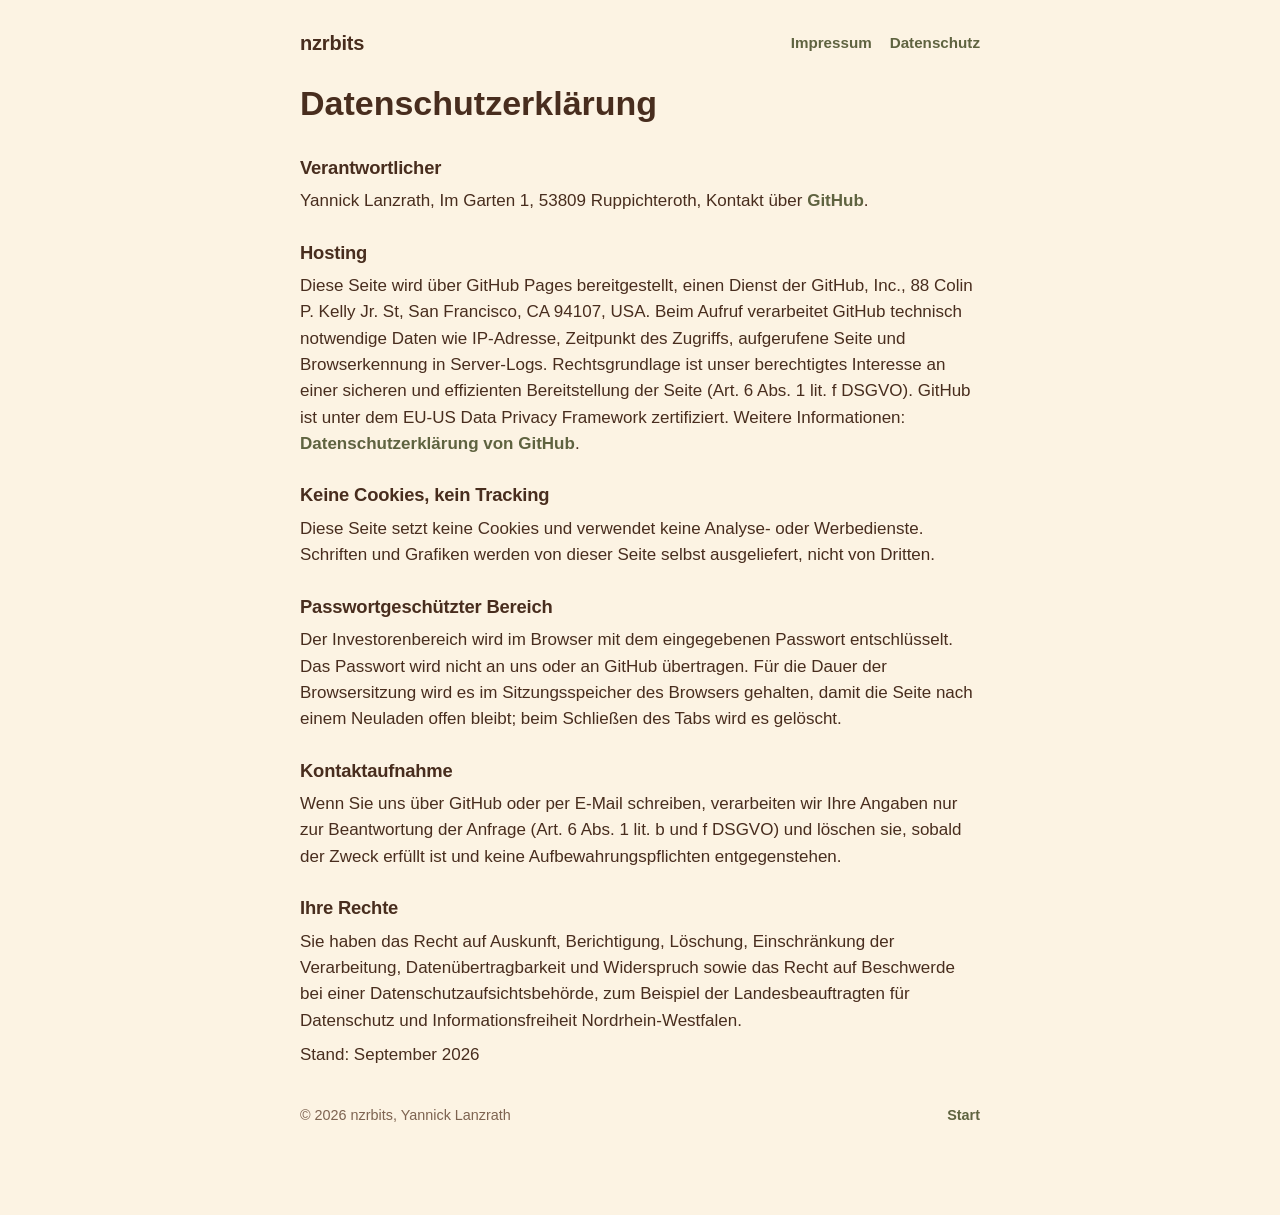
==== datenschutz.html @ bafe1b51 "nzrbits: landing with investor preview" ====
<!doctype html>
<html lang="de"><head><meta charset="utf-8"><meta name="viewport" content="width=device-width, initial-scale=1"><title>Datenschutz – nzrbits</title><meta name="robots" content="noindex"><link rel="icon" href="assets/favicon.png" type="image/png">
<style>
    @font-face { font-family: "Nunito"; font-weight: 400 800; font-display: swap; src: url("assets/fonts/nunito-latin.woff2") format("woff2"); unicode-range: U+0000-00FF, U+0131, U+0152-0153, U+2000-206F, U+20AC, U+2122; }
    @font-face { font-family: "Nunito"; font-weight: 400 800; font-display: swap; src: url("assets/fonts/nunito-latin-ext.woff2") format("woff2"); unicode-range: U+0100-02BA, U+1E00-1E9F; }
    :root {
      --bg: #fcf3e3; --surface: #fdf8ec; --surface-2: #f3e6cf; --line: #e9dbc2; --text: #482d1e; --muted: #7d6350;
      --sage: #6b6e4a; --sage-text: #5f6340; --sage-soft: #dfe1cb; --sage-deep: #3f4229; --terracotta: #ce6946; --sand-soft: #f3e1c6;
      --shadow: 0 8px 24px rgba(72, 45, 30, 0.10); --shadow-soft: 0 2px 10px rgba(72, 45, 30, 0.06); --radius: 22px;
      color-scheme: light;
    }
    @media (prefers-color-scheme: dark) {
      :root { --bg: #2a1d15; --surface: #35271e; --surface-2: #443327; --line: #503c2e; --text: #fcf3e3; --muted: #c3ac94;
        --sage: #9da275; --sage-text: #b9be8e; --sage-soft: #4a4d36; --sage-deep: #cdd2a4; --terracotta: #e07e5e; --sand-soft: #4a3828;
        --shadow: 0 8px 24px rgba(0,0,0,0.35); --shadow-soft: 0 2px 10px rgba(0,0,0,0.25); color-scheme: dark; }
    }
    * { box-sizing: border-box; }
    html { font-size: 100%; }
    body { margin: 0; background: var(--bg); color: var(--text); font: 1.0625rem/1.55 "Nunito", ui-rounded, -apple-system, BlinkMacSystemFont, "Segoe UI", Roboto, sans-serif; -webkit-font-smoothing: antialiased; }
    a { color: var(--sage-text); font-weight: 700; text-decoration: none; }
    a:hover { text-decoration: underline; }
    .wrap { max-width: 880px; margin: 0 auto; padding: 0 20px; }
    header { padding: 28px 0 8px; display: flex; align-items: center; justify-content: space-between; gap: 16px; }
    .brand { font-weight: 800; font-size: 1.25rem; letter-spacing: -0.01em; }
    nav a { margin-left: 18px; font-size: 0.95rem; }
    .hero { display: grid; grid-template-columns: 1.2fr 1fr; gap: 28px; align-items: center; padding: 48px 0 36px; }
    .hero h1 { font-size: clamp(2rem, 5.5vw, 3.1rem); line-height: 1.08; margin: 0 0 14px; letter-spacing: -0.015em; }
    .hero p { font-size: 1.15rem; color: var(--muted); margin: 0 0 22px; max-width: 34ch; }
    .mascots { display: flex; justify-content: center; align-items: flex-end; gap: 6px; }
    .mascots img { image-rendering: pixelated; width: min(38vw, 190px); height: auto; }
    .stage { position: relative; display: inline-block; }
    .stage::after { content: ""; position: absolute; left: 50%; bottom: 2%; width: 66%; height: 11%; transform: translateX(-50%); border-radius: 50%; background: radial-gradient(closest-side, rgba(72,45,30,0.30), rgba(72,45,30,0.10) 60%, transparent); z-index: -1; }
    .btn { display: inline-flex; align-items: center; gap: 8px; background: var(--sage); color: #fdf8ec; border-radius: 999px; padding: 12px 20px; font-weight: 800; }
    .btn:hover { text-decoration: none; filter: brightness(1.05); }
    .btn.ghost { background: var(--surface-2); color: var(--text); }
    section { padding: 26px 0; }
    h2 { font-size: 1.4rem; margin: 0 0 14px; letter-spacing: -0.01em; }
    .grid { display: grid; grid-template-columns: 1fr 1fr; gap: 16px; }
    .card { background: var(--surface); border-radius: var(--radius); box-shadow: var(--shadow-soft); padding: 22px; }
    .product { display: grid; grid-template-columns: 96px 1fr; gap: 18px; align-items: center; }
    .product img { image-rendering: pixelated; width: 96px; height: 96px; }
    .product h3 { margin: 0 0 4px; font-size: 1.15rem; }
    .product p { margin: 0 0 8px; color: var(--muted); }
    .badge { display: inline-block; font-size: 0.78rem; font-weight: 800; padding: 4px 10px; border-radius: 999px; background: var(--sand-soft); color: var(--text); }
    .principles { display: grid; grid-template-columns: repeat(auto-fit, minmax(190px, 1fr)); gap: 12px; }
    .principles div { background: var(--surface); border-radius: 16px; padding: 16px; box-shadow: var(--shadow-soft); }
    .principles strong { display: block; margin-bottom: 4px; }
    .principles span { color: var(--muted); font-size: 0.95rem; }
    .about { display: grid; grid-template-columns: 1fr; gap: 10px; }
    .invest { background: var(--sage-soft); color: var(--sage-deep); border-radius: var(--radius); padding: 26px; display: grid; grid-template-columns: 1fr auto; gap: 20px; align-items: center; }
    .invest h2 { margin-bottom: 6px; }
    .invest p { margin: 0; }
    footer { padding: 36px 0 40px; color: var(--muted); font-size: 0.9rem; display: flex; flex-wrap: wrap; gap: 8px 18px; justify-content: space-between; }
    @media (max-width: 720px) {
      .hero { grid-template-columns: 1fr; text-align: center; padding-top: 24px; }
      .hero p { margin-left: auto; margin-right: auto; }
      .mascots { order: -1; }
      .grid { grid-template-columns: 1fr; }
      .invest { grid-template-columns: 1fr; }
      nav a { margin-left: 12px; }
    }
    @media (prefers-reduced-motion: reduce) { .mascots img, .product img { content: none; } }
  </style>
<style>.doc{max-width:720px;margin:0 auto;padding:28px 20px 48px}.doc h1{margin:18px 0 6px}.doc h2{font-size:1.15rem;margin:24px 0 6px}.doc p,.doc li{margin:0 0 8px}</style></head>
<body><div class="doc"><header style="padding:0"><a class="brand" href="index.html" style="color:inherit">nzrbits</a><nav><a href="impressum.html">Impressum</a><a href="datenschutz.html">Datenschutz</a></nav></header>
<h1>Datenschutzerklärung</h1>
<h2>Verantwortlicher</h2>
<p>Yannick Lanzrath, Im Garten 1, 53809 Ruppichteroth, Kontakt über <a href="https://github.com/nzrbits">GitHub</a>.</p>
<h2>Hosting</h2>
<p>Diese Seite wird über GitHub Pages bereitgestellt, einen Dienst der GitHub, Inc., 88 Colin P. Kelly Jr. St, San Francisco, CA 94107, USA. Beim Aufruf verarbeitet GitHub technisch notwendige Daten wie IP-Adresse, Zeitpunkt des Zugriffs, aufgerufene Seite und Browserkennung in Server-Logs. Rechtsgrundlage ist unser berechtigtes Interesse an einer sicheren und effizienten Bereitstellung der Seite (Art. 6 Abs. 1 lit. f DSGVO). GitHub ist unter dem EU-US Data Privacy Framework zertifiziert. Weitere Informationen: <a href="https://docs.github.com/de/site-policy/privacy-policies/github-general-privacy-statement">Datenschutzerklärung von GitHub</a>.</p>
<h2>Keine Cookies, kein Tracking</h2>
<p>Diese Seite setzt keine Cookies und verwendet keine Analyse- oder Werbedienste. Schriften und Grafiken werden von dieser Seite selbst ausgeliefert, nicht von Dritten.</p>
<h2>Passwortgeschützter Bereich</h2>
<p>Der Investorenbereich wird im Browser mit dem eingegebenen Passwort entschlüsselt. Das Passwort wird nicht an uns oder an GitHub übertragen. Für die Dauer der Browsersitzung wird es im Sitzungsspeicher des Browsers gehalten, damit die Seite nach einem Neuladen offen bleibt; beim Schließen des Tabs wird es gelöscht.</p>
<h2>Kontaktaufnahme</h2>
<p>Wenn Sie uns über GitHub oder per E-Mail schreiben, verarbeiten wir Ihre Angaben nur zur Beantwortung der Anfrage (Art. 6 Abs. 1 lit. b und f DSGVO) und löschen sie, sobald der Zweck erfüllt ist und keine Aufbewahrungspflichten entgegenstehen.</p>
<h2>Ihre Rechte</h2>
<p>Sie haben das Recht auf Auskunft, Berichtigung, Löschung, Einschränkung der Verarbeitung, Datenübertragbarkeit und Widerspruch sowie das Recht auf Beschwerde bei einer Datenschutzaufsichtsbehörde, zum Beispiel der Landesbeauftragten für Datenschutz und Informationsfreiheit Nordrhein-Westfalen.</p>
<p class="muted">Stand: September 2026</p>
<footer style="padding-top:28px"><span>&copy; 2026 nzrbits, Yannick Lanzrath</span><span><a href="index.html">Start</a></span></footer></div></body></html>
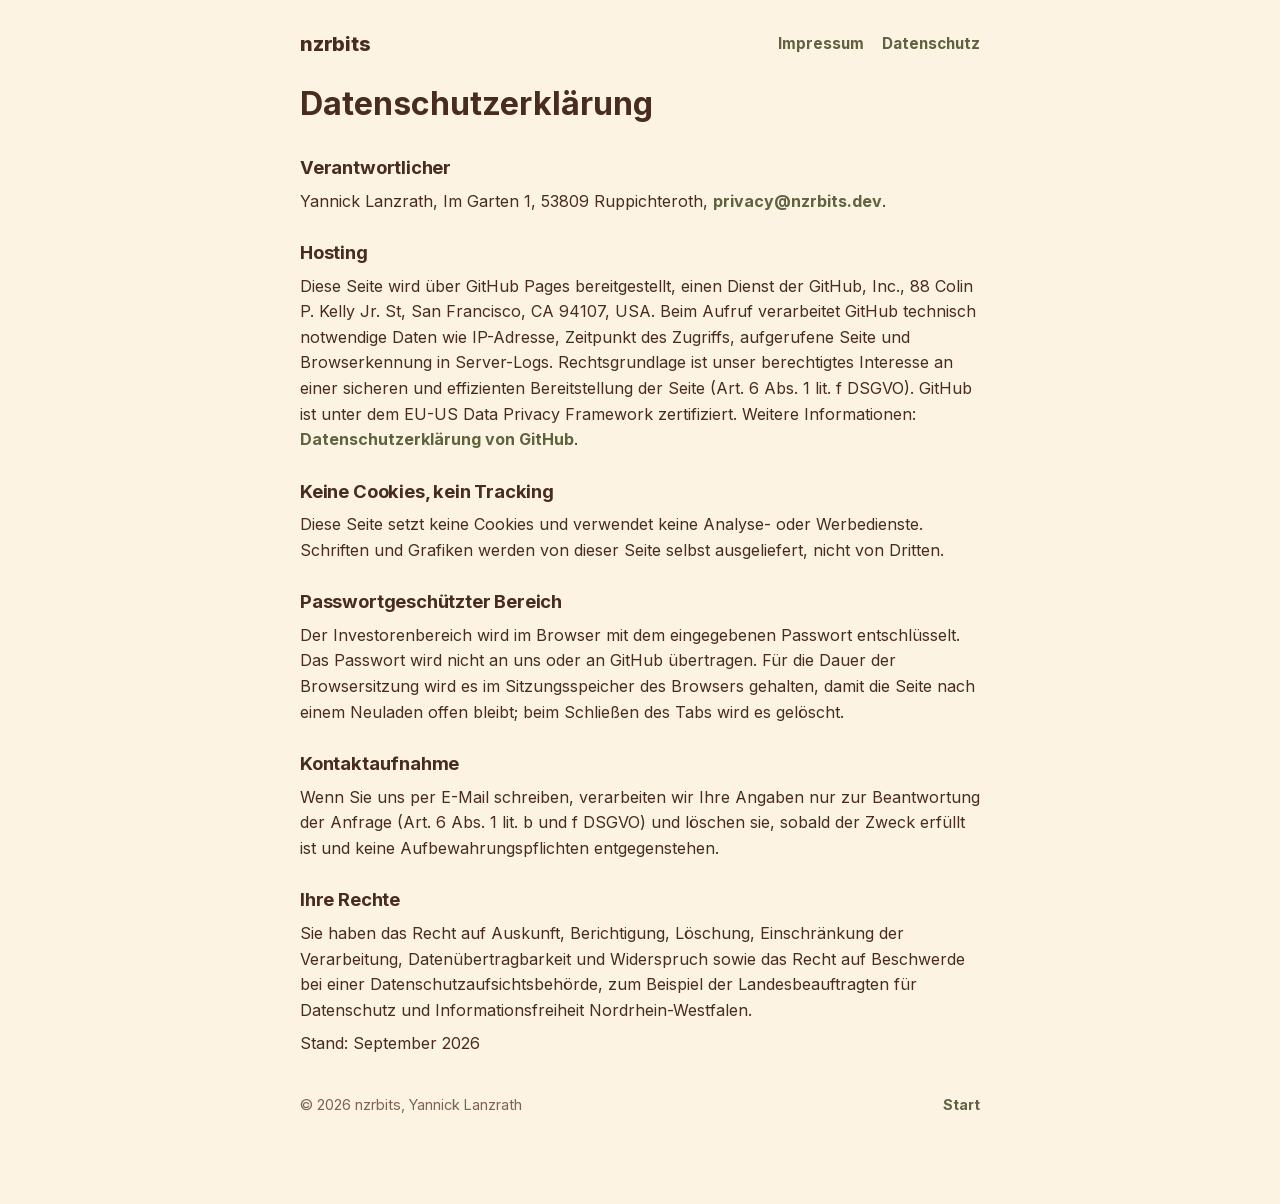
==== commit d0f46176: "landing redesign, brand favicon, Inter" ====
--- a/datenschutz.html
+++ b/datenschutz.html
@@ -1,9 +1,11 @@
 <!doctype html>
-<html lang="de"><head><meta charset="utf-8"><meta name="viewport" content="width=device-width, initial-scale=1"><title>Datenschutz – nzrbits</title><meta name="robots" content="noindex"><link rel="icon" href="assets/favicon.png" type="image/png">
+<html lang="de"><head><meta charset="utf-8"><meta name="viewport" content="width=device-width, initial-scale=1"><title>Datenschutz – nzrbits</title><meta name="robots" content="noindex"><link rel="icon" href="assets/favicon.svg" type="image/svg+xml">
+  <link rel="icon" href="assets/favicon-32.png" sizes="32x32" type="image/png">
+  <link rel="apple-touch-icon" href="assets/apple-touch-icon.png">
+  <link rel="manifest" href="site.webmanifest">
 <style>
-    @font-face { font-family: "Nunito"; font-weight: 400 800; font-display: swap; src: url("assets/fonts/nunito-latin.woff2") format("woff2"); unicode-range: U+0000-00FF, U+0131, U+0152-0153, U+2000-206F, U+20AC, U+2122; }
-    @font-face { font-family: "Nunito"; font-weight: 400 800; font-display: swap; src: url("assets/fonts/nunito-latin-ext.woff2") format("woff2"); unicode-range: U+0100-02BA, U+1E00-1E9F; }
-    :root {
+    @font-face { font-family: "Inter"; font-weight: 400 800; font-display: swap; src: url("assets/fonts/inter-latin.woff2") format("woff2"); }
+            :root {
       --bg: #fcf3e3; --surface: #fdf8ec; --surface-2: #f3e6cf; --line: #e9dbc2; --text: #482d1e; --muted: #7d6350;
       --sage: #6b6e4a; --sage-text: #5f6340; --sage-soft: #dfe1cb; --sage-deep: #3f4229; --terracotta: #ce6946; --sand-soft: #f3e1c6;
       --shadow: 0 8px 24px rgba(72, 45, 30, 0.10); --shadow-soft: 0 2px 10px rgba(72, 45, 30, 0.06); --radius: 22px;
@@ -16,7 +18,7 @@
     }
     * { box-sizing: border-box; }
     html { font-size: 100%; }
-    body { margin: 0; background: var(--bg); color: var(--text); font: 1.0625rem/1.55 "Nunito", ui-rounded, -apple-system, BlinkMacSystemFont, "Segoe UI", Roboto, sans-serif; -webkit-font-smoothing: antialiased; }
+    body { margin: 0; background: var(--bg); color: var(--text); font: 1rem/1.6 "Inter", -apple-system, BlinkMacSystemFont, "Segoe UI", Roboto, Helvetica, Arial, sans-serif; -webkit-font-smoothing: antialiased; }
     a { color: var(--sage-text); font-weight: 700; text-decoration: none; }
     a:hover { text-decoration: underline; }
     .wrap { max-width: 880px; margin: 0 auto; padding: 0 20px; }
@@ -65,7 +67,7 @@
 <body><div class="doc"><header style="padding:0"><a class="brand" href="index.html" style="color:inherit">nzrbits</a><nav><a href="impressum.html">Impressum</a><a href="datenschutz.html">Datenschutz</a></nav></header>
 <h1>Datenschutzerklärung</h1>
 <h2>Verantwortlicher</h2>
-<p>Yannick Lanzrath, Im Garten 1, 53809 Ruppichteroth, Kontakt über <a href="https://github.com/nzrbits">GitHub</a>.</p>
+<p>Yannick Lanzrath, Im Garten 1, 53809 Ruppichteroth, <a href="mailto:privacy@nzrbits.dev">privacy@nzrbits.dev</a>.</p>
 <h2>Hosting</h2>
 <p>Diese Seite wird über GitHub Pages bereitgestellt, einen Dienst der GitHub, Inc., 88 Colin P. Kelly Jr. St, San Francisco, CA 94107, USA. Beim Aufruf verarbeitet GitHub technisch notwendige Daten wie IP-Adresse, Zeitpunkt des Zugriffs, aufgerufene Seite und Browserkennung in Server-Logs. Rechtsgrundlage ist unser berechtigtes Interesse an einer sicheren und effizienten Bereitstellung der Seite (Art. 6 Abs. 1 lit. f DSGVO). GitHub ist unter dem EU-US Data Privacy Framework zertifiziert. Weitere Informationen: <a href="https://docs.github.com/de/site-policy/privacy-policies/github-general-privacy-statement">Datenschutzerklärung von GitHub</a>.</p>
 <h2>Keine Cookies, kein Tracking</h2>
@@ -73,7 +75,7 @@
 <h2>Passwortgeschützter Bereich</h2>
 <p>Der Investorenbereich wird im Browser mit dem eingegebenen Passwort entschlüsselt. Das Passwort wird nicht an uns oder an GitHub übertragen. Für die Dauer der Browsersitzung wird es im Sitzungsspeicher des Browsers gehalten, damit die Seite nach einem Neuladen offen bleibt; beim Schließen des Tabs wird es gelöscht.</p>
 <h2>Kontaktaufnahme</h2>
-<p>Wenn Sie uns über GitHub oder per E-Mail schreiben, verarbeiten wir Ihre Angaben nur zur Beantwortung der Anfrage (Art. 6 Abs. 1 lit. b und f DSGVO) und löschen sie, sobald der Zweck erfüllt ist und keine Aufbewahrungspflichten entgegenstehen.</p>
+<p>Wenn Sie uns per E-Mail schreiben, verarbeiten wir Ihre Angaben nur zur Beantwortung der Anfrage (Art. 6 Abs. 1 lit. b und f DSGVO) und löschen sie, sobald der Zweck erfüllt ist und keine Aufbewahrungspflichten entgegenstehen.</p>
 <h2>Ihre Rechte</h2>
 <p>Sie haben das Recht auf Auskunft, Berichtigung, Löschung, Einschränkung der Verarbeitung, Datenübertragbarkeit und Widerspruch sowie das Recht auf Beschwerde bei einer Datenschutzaufsichtsbehörde, zum Beispiel der Landesbeauftragten für Datenschutz und Informationsfreiheit Nordrhein-Westfalen.</p>
 <p class="muted">Stand: September 2026</p>
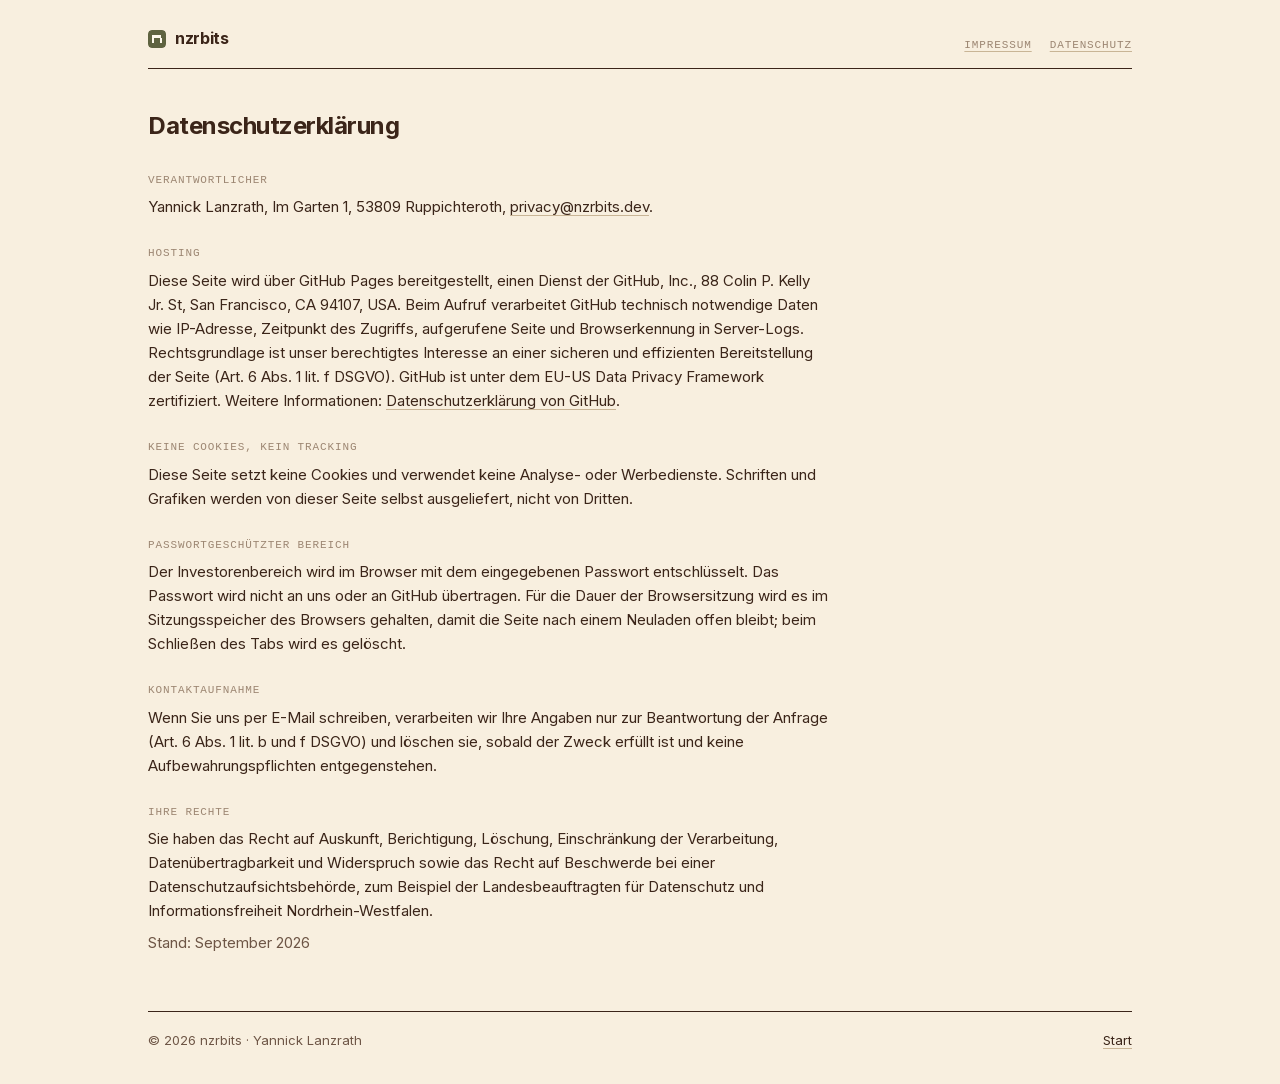
==== commit ec5048f2: "editorial redesign" ====
--- a/datenschutz.html
+++ b/datenschutz.html
@@ -1,70 +1,21 @@
 <!doctype html>
-<html lang="de"><head><meta charset="utf-8"><meta name="viewport" content="width=device-width, initial-scale=1"><title>Datenschutz – nzrbits</title><meta name="robots" content="noindex"><link rel="icon" href="assets/favicon.svg" type="image/svg+xml">
+<html lang="de">
+<head>
+  <meta charset="utf-8">
+  <meta name="viewport" content="width=device-width, initial-scale=1">
+  <title>Datenschutz — nzrbits</title>
+  <meta name="robots" content="noindex">
+  <link rel="icon" href="assets/favicon.svg" type="image/svg+xml">
   <link rel="icon" href="assets/favicon-32.png" sizes="32x32" type="image/png">
-  <link rel="apple-touch-icon" href="assets/apple-touch-icon.png">
-  <link rel="manifest" href="site.webmanifest">
-<style>
-    @font-face { font-family: "Inter"; font-weight: 400 800; font-display: swap; src: url("assets/fonts/inter-latin.woff2") format("woff2"); }
-            :root {
-      --bg: #fcf3e3; --surface: #fdf8ec; --surface-2: #f3e6cf; --line: #e9dbc2; --text: #482d1e; --muted: #7d6350;
-      --sage: #6b6e4a; --sage-text: #5f6340; --sage-soft: #dfe1cb; --sage-deep: #3f4229; --terracotta: #ce6946; --sand-soft: #f3e1c6;
-      --shadow: 0 8px 24px rgba(72, 45, 30, 0.10); --shadow-soft: 0 2px 10px rgba(72, 45, 30, 0.06); --radius: 22px;
-      color-scheme: light;
-    }
-    @media (prefers-color-scheme: dark) {
-      :root { --bg: #2a1d15; --surface: #35271e; --surface-2: #443327; --line: #503c2e; --text: #fcf3e3; --muted: #c3ac94;
-        --sage: #9da275; --sage-text: #b9be8e; --sage-soft: #4a4d36; --sage-deep: #cdd2a4; --terracotta: #e07e5e; --sand-soft: #4a3828;
-        --shadow: 0 8px 24px rgba(0,0,0,0.35); --shadow-soft: 0 2px 10px rgba(0,0,0,0.25); color-scheme: dark; }
-    }
-    * { box-sizing: border-box; }
-    html { font-size: 100%; }
-    body { margin: 0; background: var(--bg); color: var(--text); font: 1rem/1.6 "Inter", -apple-system, BlinkMacSystemFont, "Segoe UI", Roboto, Helvetica, Arial, sans-serif; -webkit-font-smoothing: antialiased; }
-    a { color: var(--sage-text); font-weight: 700; text-decoration: none; }
-    a:hover { text-decoration: underline; }
-    .wrap { max-width: 880px; margin: 0 auto; padding: 0 20px; }
-    header { padding: 28px 0 8px; display: flex; align-items: center; justify-content: space-between; gap: 16px; }
-    .brand { font-weight: 800; font-size: 1.25rem; letter-spacing: -0.01em; }
-    nav a { margin-left: 18px; font-size: 0.95rem; }
-    .hero { display: grid; grid-template-columns: 1.2fr 1fr; gap: 28px; align-items: center; padding: 48px 0 36px; }
-    .hero h1 { font-size: clamp(2rem, 5.5vw, 3.1rem); line-height: 1.08; margin: 0 0 14px; letter-spacing: -0.015em; }
-    .hero p { font-size: 1.15rem; color: var(--muted); margin: 0 0 22px; max-width: 34ch; }
-    .mascots { display: flex; justify-content: center; align-items: flex-end; gap: 6px; }
-    .mascots img { image-rendering: pixelated; width: min(38vw, 190px); height: auto; }
-    .stage { position: relative; display: inline-block; }
-    .stage::after { content: ""; position: absolute; left: 50%; bottom: 2%; width: 66%; height: 11%; transform: translateX(-50%); border-radius: 50%; background: radial-gradient(closest-side, rgba(72,45,30,0.30), rgba(72,45,30,0.10) 60%, transparent); z-index: -1; }
-    .btn { display: inline-flex; align-items: center; gap: 8px; background: var(--sage); color: #fdf8ec; border-radius: 999px; padding: 12px 20px; font-weight: 800; }
-    .btn:hover { text-decoration: none; filter: brightness(1.05); }
-    .btn.ghost { background: var(--surface-2); color: var(--text); }
-    section { padding: 26px 0; }
-    h2 { font-size: 1.4rem; margin: 0 0 14px; letter-spacing: -0.01em; }
-    .grid { display: grid; grid-template-columns: 1fr 1fr; gap: 16px; }
-    .card { background: var(--surface); border-radius: var(--radius); box-shadow: var(--shadow-soft); padding: 22px; }
-    .product { display: grid; grid-template-columns: 96px 1fr; gap: 18px; align-items: center; }
-    .product img { image-rendering: pixelated; width: 96px; height: 96px; }
-    .product h3 { margin: 0 0 4px; font-size: 1.15rem; }
-    .product p { margin: 0 0 8px; color: var(--muted); }
-    .badge { display: inline-block; font-size: 0.78rem; font-weight: 800; padding: 4px 10px; border-radius: 999px; background: var(--sand-soft); color: var(--text); }
-    .principles { display: grid; grid-template-columns: repeat(auto-fit, minmax(190px, 1fr)); gap: 12px; }
-    .principles div { background: var(--surface); border-radius: 16px; padding: 16px; box-shadow: var(--shadow-soft); }
-    .principles strong { display: block; margin-bottom: 4px; }
-    .principles span { color: var(--muted); font-size: 0.95rem; }
-    .about { display: grid; grid-template-columns: 1fr; gap: 10px; }
-    .invest { background: var(--sage-soft); color: var(--sage-deep); border-radius: var(--radius); padding: 26px; display: grid; grid-template-columns: 1fr auto; gap: 20px; align-items: center; }
-    .invest h2 { margin-bottom: 6px; }
-    .invest p { margin: 0; }
-    footer { padding: 36px 0 40px; color: var(--muted); font-size: 0.9rem; display: flex; flex-wrap: wrap; gap: 8px 18px; justify-content: space-between; }
-    @media (max-width: 720px) {
-      .hero { grid-template-columns: 1fr; text-align: center; padding-top: 24px; }
-      .hero p { margin-left: auto; margin-right: auto; }
-      .mascots { order: -1; }
-      .grid { grid-template-columns: 1fr; }
-      .invest { grid-template-columns: 1fr; }
-      nav a { margin-left: 12px; }
-    }
-    @media (prefers-reduced-motion: reduce) { .mascots img, .product img { content: none; } }
-  </style>
-<style>.doc{max-width:720px;margin:0 auto;padding:28px 20px 48px}.doc h1{margin:18px 0 6px}.doc h2{font-size:1.15rem;margin:24px 0 6px}.doc p,.doc li{margin:0 0 8px}</style></head>
-<body><div class="doc"><header style="padding:0"><a class="brand" href="index.html" style="color:inherit">nzrbits</a><nav><a href="impressum.html">Impressum</a><a href="datenschutz.html">Datenschutz</a></nav></header>
+  <link rel="stylesheet" href="assets/site.css">
+</head>
+<body>
+  <div class="page">
+    <header class="mast">
+      <a class="word" href="index.html"><img class="pixel" src="assets/favicon.svg" alt="">nzrbits</a>
+      <div class="meta"><a class="label" href="impressum.html">Impressum</a><a class="label" href="datenschutz.html">Datenschutz</a></div>
+    </header>
+    <main class="doc">
 <h1>Datenschutzerklärung</h1>
 <h2>Verantwortlicher</h2>
 <p>Yannick Lanzrath, Im Garten 1, 53809 Ruppichteroth, <a href="mailto:privacy@nzrbits.dev">privacy@nzrbits.dev</a>.</p>
@@ -79,4 +30,8 @@
 <h2>Ihre Rechte</h2>
 <p>Sie haben das Recht auf Auskunft, Berichtigung, Löschung, Einschränkung der Verarbeitung, Datenübertragbarkeit und Widerspruch sowie das Recht auf Beschwerde bei einer Datenschutzaufsichtsbehörde, zum Beispiel der Landesbeauftragten für Datenschutz und Informationsfreiheit Nordrhein-Westfalen.</p>
 <p class="muted">Stand: September 2026</p>
-<footer style="padding-top:28px"><span>&copy; 2026 nzrbits, Yannick Lanzrath</span><span><a href="index.html">Start</a></span></footer></div></body></html>
+    </main>
+    <footer class="foot"><span>© 2026 nzrbits · Yannick Lanzrath</span><nav><a href="index.html">Start</a></nav></footer>
+  </div>
+</body>
+</html>
--- a/assets/site.css
+++ b/assets/site.css
@@ -0,0 +1,142 @@
+/* nzrbits — understated, editorial, small-company web design. Warm paper, thin rules, pixel accents. */
+@font-face { font-family: "Inter"; font-weight: 400 800; font-display: swap; src: url("fonts/inter-latin.woff2") format("woff2"); unicode-range: U+0000-00FF, U+0131, U+0152-0153, U+02BB-02BC, U+02C6, U+02DA, U+02DC, U+0304, U+0308, U+0329, U+2000-206F, U+20AC, U+2122, U+2191, U+2193, U+2212, U+2215, U+FEFF, U+FFFD; }
+@font-face { font-family: "Inter"; font-weight: 400 800; font-display: swap; src: url("fonts/inter-latin-ext.woff2") format("woff2"); unicode-range: U+0100-02BA, U+02BD-02C5, U+02C7-02CC, U+02CE-02D7, U+02DD-02FF, U+1E00-1E9F, U+20A0-20AB, U+20AD-20C0, U+2C60-2C7F, U+A720-A7FF; }
+@font-face { font-family: "Plex Mono"; font-weight: 400; font-display: swap; src: url("fonts/plex-mono-400.woff2") format("woff2"); }
+@font-face { font-family: "Plex Mono"; font-weight: 500; font-display: swap; src: url("fonts/plex-mono-500.woff2") format("woff2"); }
+
+:root {
+  --paper: #f8efdf; --paper-2: #f1e5d0; --ink: #3b2519; --ink-2: #6e5646; --faint: #9c8672;
+  --rule: #decdb3; --rule-strong: #c9b596; --sage: #5f6340; --sage-2: #4f5335; --terra: #b8573a; --cream: #fdf8ec;
+  --mono: "Plex Mono", ui-monospace, SFMono-Regular, Menlo, monospace;
+  --sans: "Inter", -apple-system, BlinkMacSystemFont, "Segoe UI", Roboto, Helvetica, Arial, sans-serif;
+  color-scheme: light;
+}
+@media (prefers-color-scheme: dark) {
+  :root { --paper: #231811; --paper-2: #2c2018; --ink: #f4e8d6; --ink-2: #cbb59c; --faint: #9a846e; --rule: #3e2f24; --rule-strong: #5a4535;
+    --sage: #a9ae80; --sage-2: #bfc493; --terra: #e0805f; --cream: #231811; color-scheme: dark; }
+}
+* { box-sizing: border-box; }
+html { font-size: 100%; }
+body { margin: 0; background: var(--paper); color: var(--ink); font: 0.9375rem/1.6 var(--sans); font-feature-settings: "cv11", "ss01"; -webkit-font-smoothing: antialiased; }
+a { color: var(--ink); text-decoration: underline; text-decoration-color: var(--rule-strong); text-underline-offset: 3px; }
+a:hover { text-decoration-color: var(--ink); }
+.mono { font-family: var(--mono); }
+.label { font-family: var(--mono); font-size: 0.6875rem; font-weight: 500; letter-spacing: 0.08em; text-transform: uppercase; color: var(--faint); }
+.muted { color: var(--ink-2); }
+.pixel { image-rendering: pixelated; image-rendering: crisp-edges; }
+
+.page { max-width: 1040px; margin: 0 auto; padding: 0 28px; }
+
+/* masthead */
+.mast { display: flex; align-items: baseline; justify-content: space-between; gap: 16px; padding: 26px 0 14px; border-bottom: 1px solid var(--ink); }
+.mast .word { display: inline-flex; align-items: center; gap: 9px; font-weight: 700; font-size: 1rem; letter-spacing: -0.02em; text-decoration: none; color: var(--ink); }
+.mast .word img { width: 18px; height: 18px; border-radius: 4px; }
+.mast .meta { display: flex; gap: 18px; }
+.sub-mast { display: flex; justify-content: space-between; padding: 6px 0; border-bottom: 1px solid var(--rule); }
+
+/* landing grid: 12 columns, content left, access column right with a rule */
+.grid { display: grid; grid-template-columns: repeat(12, 1fr); column-gap: 24px; }
+.lead { grid-column: 1 / span 8; padding: 44px 36px 20px 0; }
+.access { grid-column: 9 / span 4; border-left: 1px solid var(--rule); padding: 44px 0 20px 24px; }
+
+.lead h1 { font-size: 1.75rem; line-height: 1.18; font-weight: 700; letter-spacing: -0.025em; margin: 10px 0 12px; max-width: 22ch; }
+.lead .intro { font-size: 1rem; color: var(--ink-2); max-width: 52ch; margin: 0 0 30px; }
+
+/* the two mascots, with room to breathe and their own voices */
+.cast { border-top: 1px solid var(--rule); }
+.member { display: grid; grid-template-columns: 150px 1fr; gap: 22px; align-items: end; padding: 26px 0 22px; border-bottom: 1px solid var(--rule); position: relative; }
+.member:nth-child(2) { grid-template-columns: 1fr 150px; margin-left: 48px; }
+.member:nth-child(2) .sprite { order: 2; }
+.member:nth-child(2) .say { order: 1; text-align: right; justify-items: end; }
+.sprite { position: relative; width: 150px; height: 150px; }
+.sprite img { width: 150px; height: 150px; display: block; }
+.sprite::after { content: ""; position: absolute; left: 22%; right: 22%; bottom: 3px; height: 6px; background: var(--rule-strong); opacity: 0.55; border-radius: 3px; z-index: -1; }
+.say { display: grid; gap: 6px; padding-bottom: 12px; }
+.bubble { position: relative; display: inline-block; max-width: 34ch; background: var(--cream); border: 1px solid var(--ink); border-radius: 8px; padding: 9px 12px; font-size: 0.95rem; line-height: 1.45; }
+.member:nth-child(1) .bubble::before, .member:nth-child(2) .bubble::before {
+  content: ""; position: absolute; bottom: 10px; width: 9px; height: 9px; background: var(--cream); border: 1px solid var(--ink); transform: rotate(45deg);
+}
+.member:nth-child(1) .bubble::before { left: -5.5px; border-top: 0; border-right: 0; }
+.member:nth-child(2) .bubble::before { right: -5.5px; border-bottom: 0; border-left: 0; }
+.say .who { display: flex; gap: 12px; align-items: baseline; }
+.member:nth-child(2) .say .who { justify-content: flex-end; }
+.say .name { font-weight: 700; font-size: 1.05rem; letter-spacing: -0.01em; }
+
+.colophon { display: grid; grid-template-columns: repeat(4, auto); justify-content: start; gap: 6px 36px; margin: 22px 0 0; }
+.colophon dt { font-family: var(--mono); font-size: 0.6875rem; letter-spacing: 0.08em; text-transform: uppercase; color: var(--faint); }
+.colophon dd { margin: 0; font-size: 0.875rem; }
+
+/* access: a plain private tool, part of the grid */
+.access h2 { font-size: 1rem; font-weight: 700; margin: 10px 0 6px; letter-spacing: -0.01em; }
+.access p { font-size: 0.875rem; color: var(--ink-2); margin: 0 0 18px; }
+.field { display: block; margin-bottom: 12px; }
+.field span { display: block; margin-bottom: 5px; }
+.field input { width: 100%; font: 0.9375rem var(--mono); color: var(--ink); background: transparent; border: 0; border-bottom: 1px solid var(--rule-strong); padding: 7px 0; border-radius: 0; }
+.field input:focus { outline: none; border-bottom-color: var(--ink); }
+.btn { display: inline-flex; align-items: center; gap: 8px; font: 500 0.8125rem var(--mono); letter-spacing: 0.02em; color: var(--cream); background: var(--ink); border: 1px solid var(--ink); border-radius: 6px; padding: 7px 12px; cursor: pointer; text-decoration: none; }
+.btn:hover { background: var(--sage-2); border-color: var(--sage-2); }
+.btn[disabled] { opacity: 0.55; cursor: default; }
+.btn.ghost { background: transparent; color: var(--ink); border-color: var(--rule-strong); }
+.err { color: var(--terra); font-size: 0.8125rem; min-height: 1.3em; margin: 8px 0 0; font-family: var(--mono); }
+.spec { margin: 22px 0 0; padding: 12px 0 0; border-top: 1px dashed var(--rule-strong); display: grid; grid-template-columns: auto 1fr; gap: 3px 12px; font-family: var(--mono); font-size: 0.6875rem; color: var(--faint); }
+.spec b { font-weight: 500; color: var(--ink-2); }
+.access .req { font-size: 0.8125rem; margin-top: 18px; }
+
+/* pixel divider: a row of small squares */
+.pixrule { height: 4px; margin: 34px 0 0; background: repeating-linear-gradient(90deg, var(--rule-strong) 0 4px, transparent 4px 10px); }
+
+.foot { display: grid; grid-template-columns: 1fr auto; gap: 8px 24px; padding: 18px 0 34px; border-top: 1px solid var(--ink); margin-top: 28px; font-size: 0.8125rem; color: var(--ink-2); }
+.foot nav { display: flex; gap: 16px; flex-wrap: wrap; justify-content: end; }
+
+/* decrypted investor content: editorial, numbered sections */
+#content { display: none; counter-reset: sec; }
+#content section { padding: 28px 0 8px; border-bottom: 1px solid var(--rule); }
+#content h1 { font-size: 1.75rem; letter-spacing: -0.025em; line-height: 1.18; margin: 0 0 10px; max-width: 22ch; }
+#content h2 { font-size: 1.25rem; letter-spacing: -0.02em; line-height: 1.25; margin: 0 0 12px; max-width: 34ch; }
+#content h2::before { counter-increment: sec; content: "§ " counter(sec, decimal-leading-zero); display: block; font: 500 0.6875rem var(--mono); letter-spacing: 0.08em; color: var(--faint); margin-bottom: 6px; }
+#content p { max-width: 68ch; }
+#content .hero { display: grid; grid-template-columns: 1fr auto; gap: 24px; align-items: end; border-bottom: 1px solid var(--rule); padding: 36px 0 20px; }
+#content .hero p { color: var(--ink-2); }
+#content .mascots { display: flex; gap: 10px; align-items: flex-end; }
+#content .mascots img { width: 110px; height: 110px; image-rendering: pixelated; }
+#content .stage { display: inline-block; }
+#content .shots { display: grid; grid-template-columns: repeat(auto-fill, minmax(170px, 1fr)); gap: 22px 18px; margin: 18px 0 12px; }
+#content .shots figure { margin: 0; }
+#content .shots img { width: 100%; border: 1px solid var(--rule-strong); border-radius: 8px; display: block; }
+#content .shots figcaption { font: 0.6875rem/1.4 var(--mono); color: var(--faint); margin-top: 7px; letter-spacing: 0.02em; }
+#content .tbl { width: 100%; border-collapse: collapse; margin: 12px 0 16px; font-size: 0.875rem; }
+#content .tbl th { text-align: left; font: 500 0.6875rem var(--mono); letter-spacing: 0.06em; text-transform: uppercase; color: var(--faint); border-bottom: 1px solid var(--ink); padding: 7px 10px 7px 0; }
+#content .tbl td { border-bottom: 1px solid var(--rule); padding: 9px 10px 9px 0; vertical-align: top; }
+#content .principles { display: grid; grid-template-columns: repeat(4, 1fr); gap: 0; border-top: 1px solid var(--rule); }
+#content .principles div { padding: 12px 14px 12px 0; border-right: 1px solid var(--rule); margin-right: 14px; }
+#content .principles div:last-child { border-right: 0; }
+#content .principles strong { display: block; font-size: 0.9375rem; margin-bottom: 3px; }
+#content .principles span { font-size: 0.8125rem; color: var(--ink-2); }
+#content .risks { padding-left: 18px; } #content .risks li { margin-bottom: 7px; max-width: 68ch; }
+#content .btn { margin-right: 8px; }
+
+/* legal pages */
+.doc { max-width: 680px; padding: 8px 0 20px; }
+.doc h1 { font-size: 1.5rem; letter-spacing: -0.02em; margin: 30px 0 4px; }
+.doc h2 { font-size: 0.6875rem; font-family: var(--mono); font-weight: 500; letter-spacing: 0.08em; text-transform: uppercase; color: var(--faint); margin: 26px 0 6px; }
+.doc p, .doc li { margin: 0 0 8px; }
+
+@media (max-width: 820px) {
+  .grid { display: block; }
+  .lead { padding: 30px 0 10px; }
+  .access { border-left: 0; border-top: 1px solid var(--ink); padding: 24px 0 10px; margin-top: 18px; }
+  .member, .member:nth-child(2) { grid-template-columns: 110px 1fr; margin-left: 0; gap: 16px; }
+  .member:nth-child(2) .sprite { order: 0; }
+  .member:nth-child(2) .say { order: 0; text-align: left; justify-items: start; }
+  .member:nth-child(2) .say .who { justify-content: flex-start; }
+  .member:nth-child(2) .bubble::before { left: -5.5px; right: auto; border: 1px solid var(--ink); border-top: 0; border-right: 0; }
+  .sprite, .sprite img { width: 110px; height: 110px; }
+  .colophon { grid-template-columns: repeat(2, auto); }
+  #content .hero { grid-template-columns: 1fr; }
+  #content .principles { grid-template-columns: 1fr 1fr; }
+  #content .tbl { display: block; overflow-x: auto; }
+  .foot { grid-template-columns: 1fr; } .foot nav { justify-content: start; }
+}
+@media (prefers-reduced-motion: reduce) { .sprite img[data-still] { content: attr(data-still); } }
+
+@media (max-width: 520px) { .mast .meta span:last-child { display: none; } }
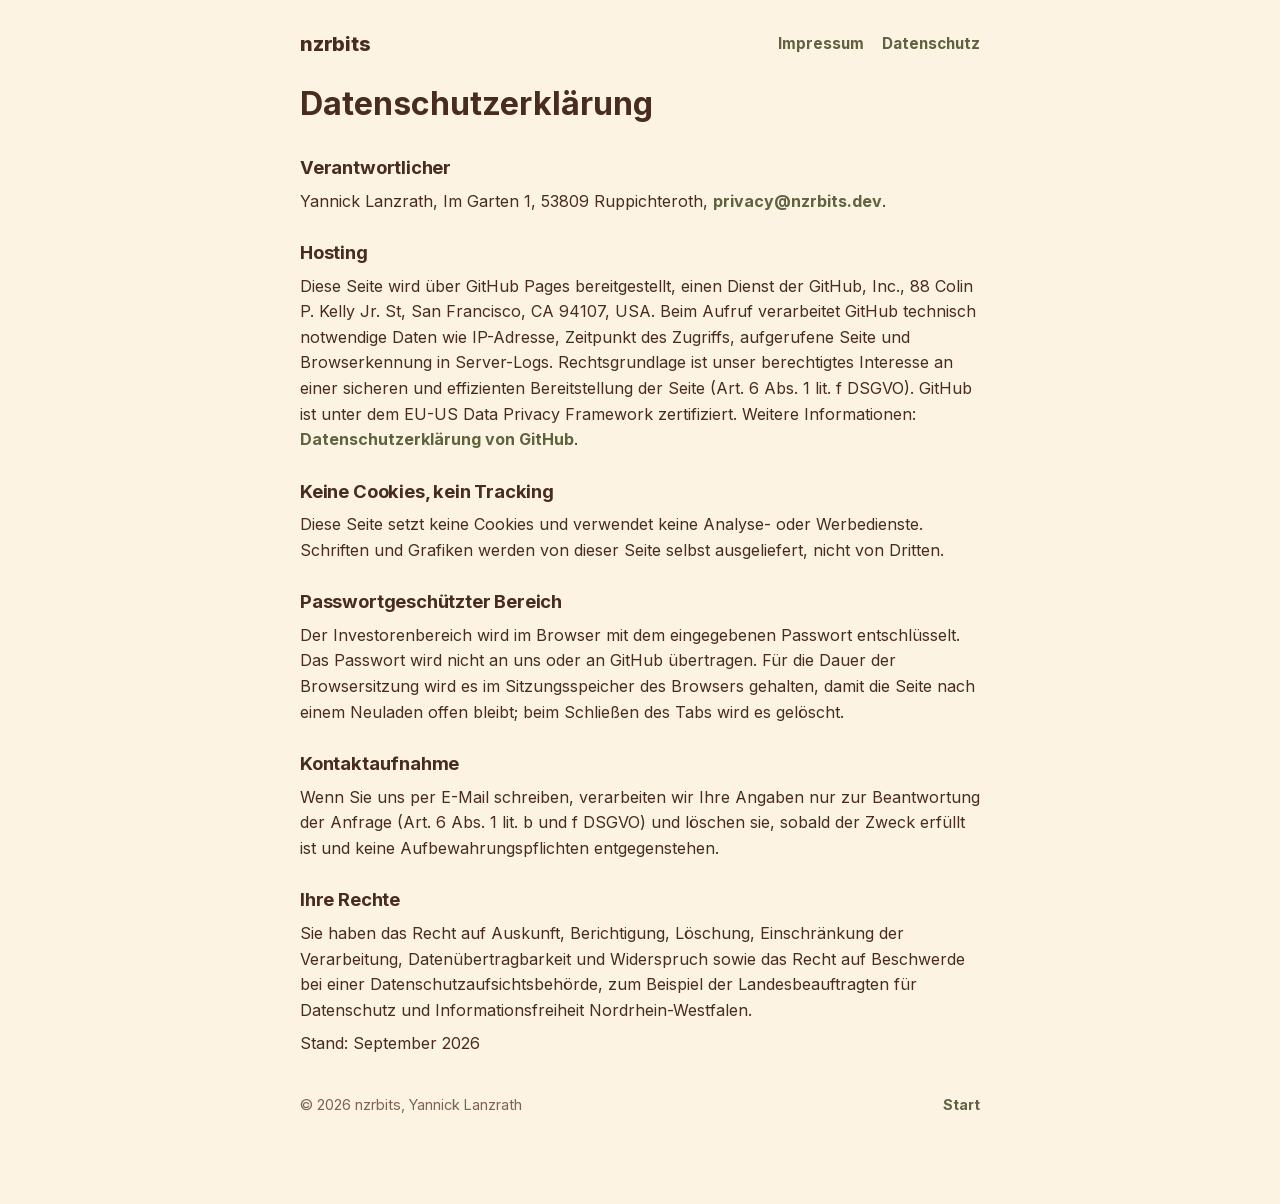
==== commit 9c34b805: "Back to the landing before the editorial redesign" ====
--- a/datenschutz.html
+++ b/datenschutz.html
@@ -1,21 +1,70 @@
 <!doctype html>
-<html lang="de">
-<head>
-  <meta charset="utf-8">
-  <meta name="viewport" content="width=device-width, initial-scale=1">
-  <title>Datenschutz — nzrbits</title>
-  <meta name="robots" content="noindex">
-  <link rel="icon" href="assets/favicon.svg" type="image/svg+xml">
+<html lang="de"><head><meta charset="utf-8"><meta name="viewport" content="width=device-width, initial-scale=1"><title>Datenschutz – nzrbits</title><meta name="robots" content="noindex"><link rel="icon" href="assets/favicon.svg" type="image/svg+xml">
   <link rel="icon" href="assets/favicon-32.png" sizes="32x32" type="image/png">
-  <link rel="stylesheet" href="assets/site.css">
-</head>
-<body>
-  <div class="page">
-    <header class="mast">
-      <a class="word" href="index.html"><img class="pixel" src="assets/favicon.svg" alt="">nzrbits</a>
-      <div class="meta"><a class="label" href="impressum.html">Impressum</a><a class="label" href="datenschutz.html">Datenschutz</a></div>
-    </header>
-    <main class="doc">
+  <link rel="apple-touch-icon" href="assets/apple-touch-icon.png">
+  <link rel="manifest" href="site.webmanifest">
+<style>
+    @font-face { font-family: "Inter"; font-weight: 400 800; font-display: swap; src: url("assets/fonts/inter-latin.woff2") format("woff2"); }
+            :root {
+      --bg: #fcf3e3; --surface: #fdf8ec; --surface-2: #f3e6cf; --line: #e9dbc2; --text: #482d1e; --muted: #7d6350;
+      --sage: #6b6e4a; --sage-text: #5f6340; --sage-soft: #dfe1cb; --sage-deep: #3f4229; --terracotta: #ce6946; --sand-soft: #f3e1c6;
+      --shadow: 0 8px 24px rgba(72, 45, 30, 0.10); --shadow-soft: 0 2px 10px rgba(72, 45, 30, 0.06); --radius: 22px;
+      color-scheme: light;
+    }
+    @media (prefers-color-scheme: dark) {
+      :root { --bg: #2a1d15; --surface: #35271e; --surface-2: #443327; --line: #503c2e; --text: #fcf3e3; --muted: #c3ac94;
+        --sage: #9da275; --sage-text: #b9be8e; --sage-soft: #4a4d36; --sage-deep: #cdd2a4; --terracotta: #e07e5e; --sand-soft: #4a3828;
+        --shadow: 0 8px 24px rgba(0,0,0,0.35); --shadow-soft: 0 2px 10px rgba(0,0,0,0.25); color-scheme: dark; }
+    }
+    * { box-sizing: border-box; }
+    html { font-size: 100%; }
+    body { margin: 0; background: var(--bg); color: var(--text); font: 1rem/1.6 "Inter", -apple-system, BlinkMacSystemFont, "Segoe UI", Roboto, Helvetica, Arial, sans-serif; -webkit-font-smoothing: antialiased; }
+    a { color: var(--sage-text); font-weight: 700; text-decoration: none; }
+    a:hover { text-decoration: underline; }
+    .wrap { max-width: 880px; margin: 0 auto; padding: 0 20px; }
+    header { padding: 28px 0 8px; display: flex; align-items: center; justify-content: space-between; gap: 16px; }
+    .brand { font-weight: 800; font-size: 1.25rem; letter-spacing: -0.01em; }
+    nav a { margin-left: 18px; font-size: 0.95rem; }
+    .hero { display: grid; grid-template-columns: 1.2fr 1fr; gap: 28px; align-items: center; padding: 48px 0 36px; }
+    .hero h1 { font-size: clamp(2rem, 5.5vw, 3.1rem); line-height: 1.08; margin: 0 0 14px; letter-spacing: -0.015em; }
+    .hero p { font-size: 1.15rem; color: var(--muted); margin: 0 0 22px; max-width: 34ch; }
+    .mascots { display: flex; justify-content: center; align-items: flex-end; gap: 6px; }
+    .mascots img { image-rendering: pixelated; width: min(38vw, 190px); height: auto; }
+    .stage { position: relative; display: inline-block; }
+    .stage::after { content: ""; position: absolute; left: 50%; bottom: 2%; width: 66%; height: 11%; transform: translateX(-50%); border-radius: 50%; background: radial-gradient(closest-side, rgba(72,45,30,0.30), rgba(72,45,30,0.10) 60%, transparent); z-index: -1; }
+    .btn { display: inline-flex; align-items: center; gap: 8px; background: var(--sage); color: #fdf8ec; border-radius: 999px; padding: 12px 20px; font-weight: 800; }
+    .btn:hover { text-decoration: none; filter: brightness(1.05); }
+    .btn.ghost { background: var(--surface-2); color: var(--text); }
+    section { padding: 26px 0; }
+    h2 { font-size: 1.4rem; margin: 0 0 14px; letter-spacing: -0.01em; }
+    .grid { display: grid; grid-template-columns: 1fr 1fr; gap: 16px; }
+    .card { background: var(--surface); border-radius: var(--radius); box-shadow: var(--shadow-soft); padding: 22px; }
+    .product { display: grid; grid-template-columns: 96px 1fr; gap: 18px; align-items: center; }
+    .product img { image-rendering: pixelated; width: 96px; height: 96px; }
+    .product h3 { margin: 0 0 4px; font-size: 1.15rem; }
+    .product p { margin: 0 0 8px; color: var(--muted); }
+    .badge { display: inline-block; font-size: 0.78rem; font-weight: 800; padding: 4px 10px; border-radius: 999px; background: var(--sand-soft); color: var(--text); }
+    .principles { display: grid; grid-template-columns: repeat(auto-fit, minmax(190px, 1fr)); gap: 12px; }
+    .principles div { background: var(--surface); border-radius: 16px; padding: 16px; box-shadow: var(--shadow-soft); }
+    .principles strong { display: block; margin-bottom: 4px; }
+    .principles span { color: var(--muted); font-size: 0.95rem; }
+    .about { display: grid; grid-template-columns: 1fr; gap: 10px; }
+    .invest { background: var(--sage-soft); color: var(--sage-deep); border-radius: var(--radius); padding: 26px; display: grid; grid-template-columns: 1fr auto; gap: 20px; align-items: center; }
+    .invest h2 { margin-bottom: 6px; }
+    .invest p { margin: 0; }
+    footer { padding: 36px 0 40px; color: var(--muted); font-size: 0.9rem; display: flex; flex-wrap: wrap; gap: 8px 18px; justify-content: space-between; }
+    @media (max-width: 720px) {
+      .hero { grid-template-columns: 1fr; text-align: center; padding-top: 24px; }
+      .hero p { margin-left: auto; margin-right: auto; }
+      .mascots { order: -1; }
+      .grid { grid-template-columns: 1fr; }
+      .invest { grid-template-columns: 1fr; }
+      nav a { margin-left: 12px; }
+    }
+    @media (prefers-reduced-motion: reduce) { .mascots img, .product img { content: none; } }
+  </style>
+<style>.doc{max-width:720px;margin:0 auto;padding:28px 20px 48px}.doc h1{margin:18px 0 6px}.doc h2{font-size:1.15rem;margin:24px 0 6px}.doc p,.doc li{margin:0 0 8px}</style></head>
+<body><div class="doc"><header style="padding:0"><a class="brand" href="index.html" style="color:inherit">nzrbits</a><nav><a href="impressum.html">Impressum</a><a href="datenschutz.html">Datenschutz</a></nav></header>
 <h1>Datenschutzerklärung</h1>
 <h2>Verantwortlicher</h2>
 <p>Yannick Lanzrath, Im Garten 1, 53809 Ruppichteroth, <a href="mailto:privacy@nzrbits.dev">privacy@nzrbits.dev</a>.</p>
@@ -30,8 +79,4 @@
 <h2>Ihre Rechte</h2>
 <p>Sie haben das Recht auf Auskunft, Berichtigung, Löschung, Einschränkung der Verarbeitung, Datenübertragbarkeit und Widerspruch sowie das Recht auf Beschwerde bei einer Datenschutzaufsichtsbehörde, zum Beispiel der Landesbeauftragten für Datenschutz und Informationsfreiheit Nordrhein-Westfalen.</p>
 <p class="muted">Stand: September 2026</p>
-    </main>
-    <footer class="foot"><span>© 2026 nzrbits · Yannick Lanzrath</span><nav><a href="index.html">Start</a></nav></footer>
-  </div>
-</body>
-</html>
+<footer style="padding-top:28px"><span>&copy; 2026 nzrbits, Yannick Lanzrath</span><span><a href="index.html">Start</a></span></footer></div></body></html>
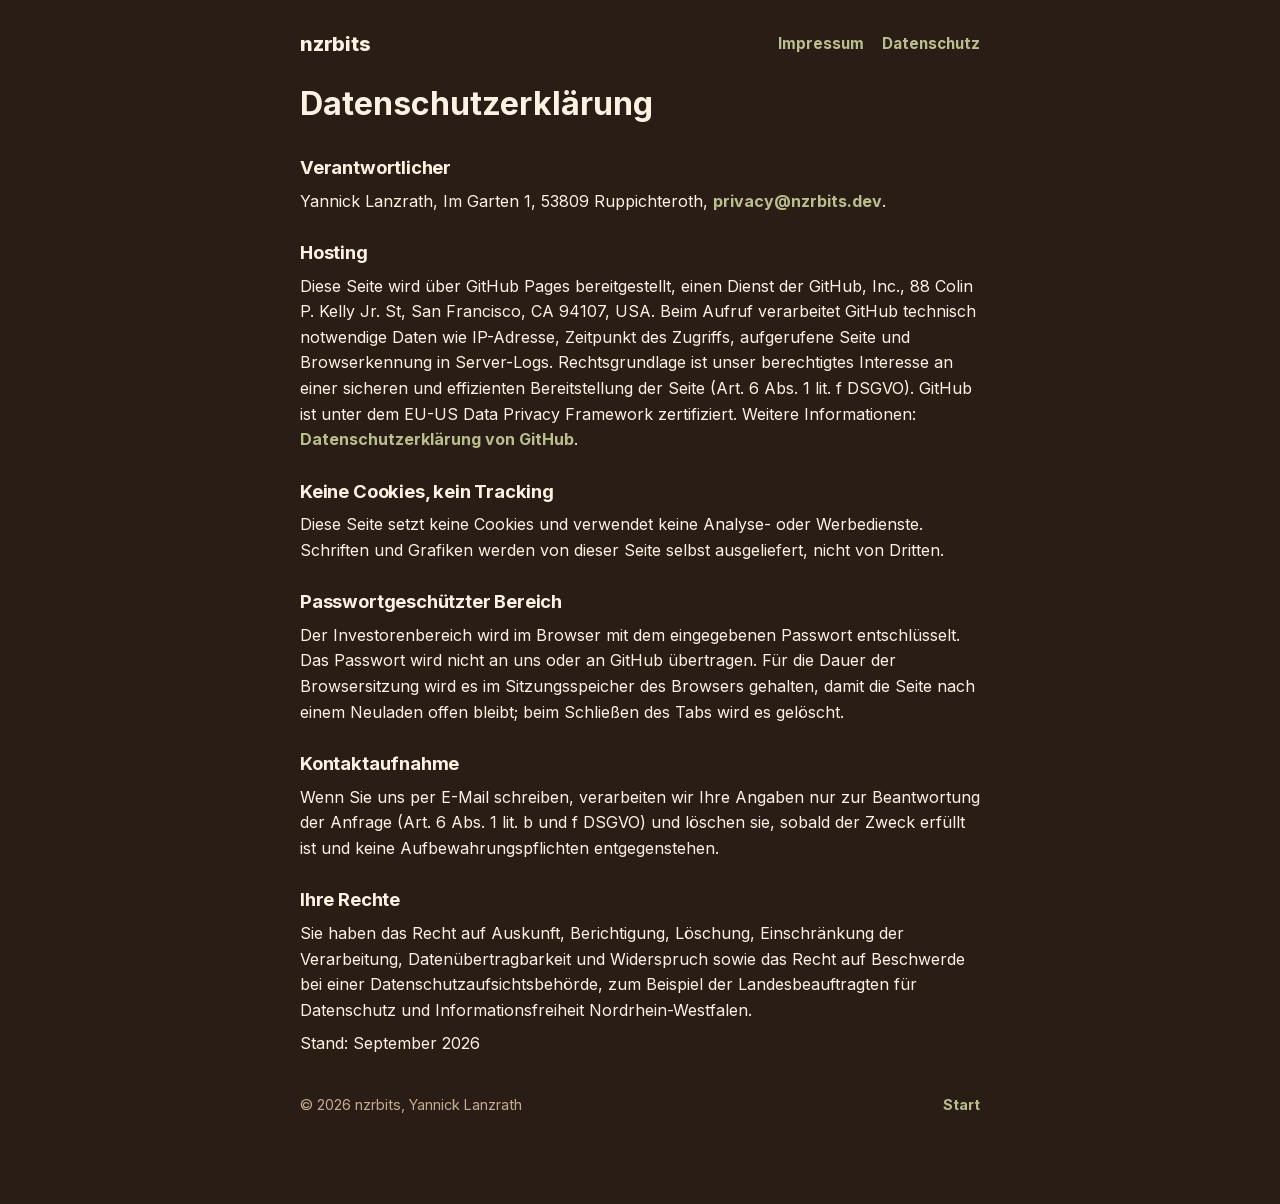
==== commit f6977af9: "deploy: tabs, founder card, brown theme" ====
--- a/datenschutz.html
+++ b/datenschutz.html
@@ -11,7 +11,7 @@
       --shadow: 0 8px 24px rgba(72, 45, 30, 0.10); --shadow-soft: 0 2px 10px rgba(72, 45, 30, 0.06); --radius: 22px;
       color-scheme: light;
     }
-    @media (prefers-color-scheme: dark) {
+    @media all { /* cozy brown is the only theme */
       :root { --bg: #2a1d15; --surface: #35271e; --surface-2: #443327; --line: #503c2e; --text: #fcf3e3; --muted: #c3ac94;
         --sage: #9da275; --sage-text: #b9be8e; --sage-soft: #4a4d36; --sage-deep: #cdd2a4; --terracotta: #e07e5e; --sand-soft: #4a3828;
         --shadow: 0 8px 24px rgba(0,0,0,0.35); --shadow-soft: 0 2px 10px rgba(0,0,0,0.25); color-scheme: dark; }
